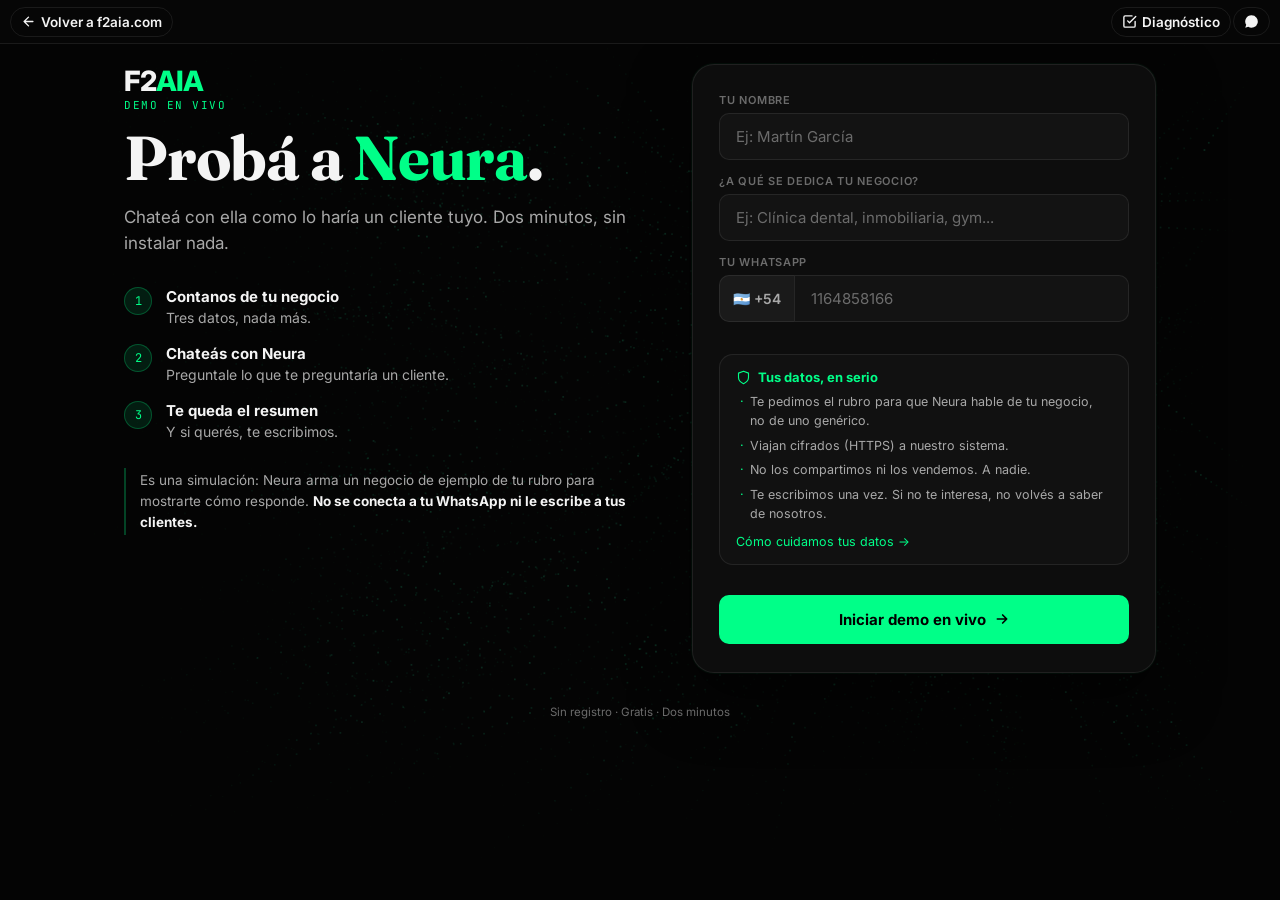
==== demo/index.html @ aeb711ce "feat(demo): light chat screen with F2AIA-tinted palette, pause orb while chatting" ====
<!DOCTYPE html>
<html lang="es">
<head>
  <meta charset="UTF-8">
  <meta name="viewport" content="width=device-width, initial-scale=1.0, viewport-fit=cover">
  <meta name="description" content="Probá a Neura: chateá con el sistema de IA de F2AIA como lo haría un cliente tuyo. Demo real, 2 minutos.">
  <title>Probá a Neura — F2AIA Lab</title>
  <link rel="icon" href="/favicon.svg" type="image/svg+xml">
  <meta property="og:title" content="Probá a Neura — F2AIA Lab">
  <meta property="og:description" content="Chateá con el sistema de IA de F2AIA como lo haría un cliente tuyo. Demo real, 2 minutos.">
  <meta property="og:type" content="website">
  <meta property="og:url" content="https://f2aia.com/demo/">
  <link rel="preconnect" href="https://fonts.googleapis.com">
  <link rel="preconnect" href="https://fonts.gstatic.com" crossorigin>
  <link href="https://fonts.googleapis.com/css2?family=Fraunces:opsz,wght@9..144,600;9..144,700&family=Inter:wght@300;400;500;600;700;800&family=JetBrains+Mono:wght@400;500&display=swap" rel="stylesheet">
  <link rel="stylesheet" href="/lib/f2aia-ui.css">

  <!-- Cloudflare Turnstile — verificación anti-bot (gratis, invisible) -->
  <script src="https://challenges.cloudflare.com/turnstile/v0/api.js" async defer></script>

  <style>
    /* ─── VARIABLES ─────────────────────────────────────── */
    :root {
      /* Tokens base vienen de /lib/f2aia-ui.css. Acá, sólo lo propio del demo. */
      --bg-1:        #0d0d0d;
      --bg-2:        #131313;
      --bg-3:        #1a1a1a;
      --accent-glow: rgba(0, 255, 136, 0.10);
      --accent-line: rgba(0, 255, 136, 0.25);
      /* Chat claro — paleta propia inspirada en WhatsApp (ningún hex de Meta) */
      --wa-header:   #0A2E22;
      --wa-bg:       #F2EFE9;
      --wa-bot:      #FFFFFF;
      --wa-user:     #D7F5E3;
      --wa-send:     #00C46A;
      --wa-text:     #12211B;
      --wa-text-2:   #5C6B64;
      --wa-line:     rgba(10, 46, 34, 0.10);
    }

    /* ─── RESET ─────────────────────────────────────────── */
    *, *::before, *::after { margin: 0; padding: 0; box-sizing: border-box; }

    html, body {
      height: 100%;
      font-family: var(--font);
      background: var(--bg);
      color: var(--text);
      -webkit-font-smoothing: antialiased;
      overflow: hidden;
    }

    /* ─── BACKGROUND GRID ───────────────────────────────── */
    body::before {
      content: '';
      position: fixed;
      inset: 0;
      background-image:
        radial-gradient(ellipse 65% 55% at 100% 0%, rgba(0,255,136,0.07) 0%, transparent 60%),
        linear-gradient(rgba(255,255,255,0.025) 1px, transparent 1px),
        linear-gradient(90deg, rgba(255,255,255,0.025) 1px, transparent 1px);
      background-size: 100% 100%, 40px 40px, 40px 40px;
      pointer-events: none;
      z-index: 0;
    }

    /* ─── SCREENS ───────────────────────────────────────── */
    .screen {
      display: none;
      position: relative;
      z-index: 1;
      width: 100%;
      height: 100%;
      height: 100dvh;
      flex-direction: column;
    }
    .screen.active { display: flex; }

    /* ═══════════════════════════════════════════════════════
       SCREEN 1 — INTRO
    ═══════════════════════════════════════════════════════ */
    #intro-screen {
      align-items: stretch;
      overflow-y: auto;
    }

    .brand-wordmark {
      font-size: 28px;
      font-weight: 800;
      letter-spacing: -1px;
      color: var(--text);
    }
    .brand-wordmark em {
      font-style: normal;
      color: var(--accent);
    }
    @keyframes pulse {
      0%, 100% { opacity: 1; transform: scale(1); }
      50%       { opacity: 0.35; transform: scale(0.8); }
    }

    .intro-grid {
      display: grid;
      grid-template-columns: 1.05fr 0.95fr;
      gap: 56px;
      align-items: start;
      max-width: 1080px;
      margin: 0 auto;
      padding: calc(64px + env(safe-area-inset-top)) 24px 32px;
    }
    .intro-explain h1 {
      font-family: var(--font-display);
      font-size: clamp(38px, 5vw, 62px);
      font-weight: 700;
      line-height: 1.03;
      letter-spacing: -0.02em;
      margin: 14px 0 14px;
    }
    .intro-explain h1 em { font-style: normal; color: var(--accent); }
    .intro-lead { color: var(--text-2); font-size: 17px; line-height: 1.55; max-width: 46ch; }
    .intro-steps { list-style: none; margin: 30px 0 26px; display: grid; gap: 16px; }
    .intro-steps li { display: flex; gap: 14px; align-items: flex-start; }
    .intro-steps span {
      flex-shrink: 0;
      width: 28px; height: 28px;
      display: grid; place-items: center;
      border-radius: 99px;
      font-family: var(--font-mono); font-size: 12px;
      color: var(--accent);
      background: var(--accent-glow);
      border: 1px solid var(--accent-line);
    }
    .intro-steps strong { display: block; font-size: 15px; margin-bottom: 2px; }
    .intro-steps p { color: var(--text-2); font-size: 14px; line-height: 1.45; }
    .intro-honest {
      font-size: 13.5px; line-height: 1.55; color: var(--text-2);
      border-left: 2px solid var(--accent-line);
      padding: 2px 0 2px 14px;
    }
    .intro-honest strong { color: var(--text); }

    /* Form card — .f2-card aporta fondo/borde/sombra; acá sólo layout interno */
    .intro-card {
      padding: 28px 26px;
      display: flex;
      flex-direction: column;
      gap: 14px;
    }

    /* Field group */
    .field-group { display: flex; flex-direction: column; gap: 0; }

    .field-label {
      font-size: 11px;
      font-weight: 600;
      color: var(--text-3);
      letter-spacing: 0.7px;
      text-transform: uppercase;
      display: block;
      margin-bottom: 6px;
    }
    .field-input {
      width: 100%;
      background: var(--bg-2);
      border: 1px solid var(--border);
      border-radius: var(--radius-sm);
      padding: 13px 16px;
      font-size: 15px;
      font-family: var(--font);
      color: var(--text);
      outline: none;
      transition: border-color 0.2s, box-shadow 0.2s;
    }
    .field-input::placeholder { color: var(--text-3); }
    .field-input:focus {
      border-color: var(--accent-line);
      box-shadow: 0 0 0 3px var(--accent-glow);
    }
    .field-input.error {
      border-color: var(--error) !important;
      box-shadow: 0 0 0 3px var(--error-glow) !important;
    }

    /* Error message */
    .field-error {
      font-size: 11.5px;
      color: var(--error);
      margin-top: 5px;
      padding-left: 2px;
      display: none;
    }
    .field-error.show { display: block; }

    /* WhatsApp prefix group */
    .phone-group {
      display: flex;
      align-items: stretch;
    }
    .phone-prefix {
      background: var(--bg-3);
      border: 1px solid var(--border);
      border-right: none;
      border-radius: var(--radius-sm) 0 0 var(--radius-sm);
      padding: 0 13px;
      font-size: 14px;
      font-weight: 600;
      color: var(--text-2);
      font-family: var(--font);
      flex-shrink: 0;
      display: flex;
      align-items: center;
      white-space: nowrap;
    }
    .phone-group .field-input {
      border-radius: 0 var(--radius-sm) var(--radius-sm) 0;
      flex: 1;
    }

    /* Trust note */
    .trust-note {
      margin-top: 18px; padding: 14px 16px;
      background: rgba(255, 255, 255, 0.02);
      border: 1px solid var(--border);
      border-radius: var(--radius);
    }
    .trust-head { display: flex; align-items: center; gap: 7px; color: var(--accent); font-size: 13px; margin-bottom: 8px; }
    .trust-note ul { list-style: none; display: grid; gap: 6px; }
    .trust-note li { position: relative; padding-left: 14px; font-size: 12.5px; line-height: 1.5; color: var(--text-2); }
    .trust-note li::before { content: "·"; position: absolute; left: 4px; color: var(--accent); }
    .trust-note a { display: inline-block; margin-top: 10px; font-size: 12.5px; color: var(--accent); text-decoration: none; }
    .trust-note a:hover { text-decoration: underline; }

    .btn-start {
      width: 100%;
      background: var(--accent);
      color: #000;
      border: none;
      border-radius: var(--radius-sm);
      padding: 15px;
      font-size: 15px;
      font-weight: 700;
      font-family: var(--font);
      cursor: pointer;
      transition: background 0.2s, transform 0.15s, box-shadow 0.2s;
      display: flex;
      align-items: center;
      justify-content: center;
      gap: 8px;
    }
    .btn-start:hover {
      background: var(--accent-2);
      box-shadow: 0 4px 20px rgba(0,255,136,0.25);
      transform: translateY(-1px);
    }
    .btn-start:active { transform: translateY(0); }

    .intro-footer-note {
      text-align: center;
      font-size: 11.5px;
      color: var(--text-3);
      max-width: 280px;
      margin: 0 auto;
    }

    @media (max-width: 900px) {
      .intro-grid { grid-template-columns: 1fr; gap: 32px; padding-top: calc(56px + env(safe-area-inset-top)); }
      .intro-explain h1 { font-size: clamp(32px, 9vw, 44px); }
    }


    /* ═══════════════════════════════════════════════════════
       SCREEN 2 — CHAT
    ═══════════════════════════════════════════════════════ */
    #chat-screen {
      height: 100%;
      height: 100dvh;
      background: var(--wa-bg);
    }

    /* Header */
    .chat-header {
      display: flex;
      align-items: center;
      gap: 12px;
      padding: 10px 14px;
      padding-top: calc(10px + 44px + env(safe-area-inset-top));
      background: var(--wa-header);
      color: #fff;
      border-bottom: 1px solid var(--wa-line);
      flex-shrink: 0;
      z-index: 10;
    }
    .header-avatar {
      width: 38px; height: 38px;
      flex-shrink: 0;
      display: grid;
      place-items: center;
      border-radius: 99px;
      background: var(--accent-2);
      color: #041209;
      font-family: var(--font-display);
      font-weight: 700;
      font-size: 17px;
    }
    .header-info { flex: 1; min-width: 0; }
    .header-name {
      font-size: 15px;
      font-weight: 600;
      white-space: nowrap;
      overflow: hidden;
      text-overflow: ellipsis;
    }
    .header-status {
      display: flex;
      align-items: center;
      gap: 5px;
      font-size: 12px;
      opacity: 0.8;
    }
    .hs-dot {
      width: 6px; height: 6px;
      border-radius: 99px;
      background: var(--accent);
    }
    .header-counter {
      flex-shrink: 0;
      font-family: var(--font-mono);
      font-size: 12px;
      padding: 4px 9px;
      border-radius: 99px;
      background: rgba(255, 255, 255, 0.12);
      transition: all 0.3s;
    }
    .header-counter.warning {
      border-color: var(--accent-line);
      color: var(--accent);
      background: var(--accent-glow);
    }

    /* Messages */
    .chat-body {
      flex: 1;
      overflow-y: auto;
      padding: 16px 14px;
      display: flex;
      flex-direction: column;
      gap: 4px;
      scroll-behavior: smooth;
      background: var(--wa-bg);
    }
    .chat-body::-webkit-scrollbar { width: 3px; }
    .chat-body::-webkit-scrollbar-track { background: transparent; }
    .chat-body::-webkit-scrollbar-thumb { background: var(--bg-3); border-radius: 3px; }

    /* Date divider */
    .date-divider {
      text-align: center;
      font-size: 11px;
      color: var(--wa-text-2);
      padding: 8px 0 4px;
      position: relative;
    }
    .date-divider span {
      background: var(--wa-bg);
      padding: 0 10px;
      position: relative;
      z-index: 1;
    }
    .date-divider::before {
      content: '';
      position: absolute;
      top: 50%;
      left: 0; right: 0;
      height: 1px;
      background: var(--wa-line);
    }

    /* Bubbles */
    .msg-row {
      display: flex;
      flex-direction: column;
      max-width: 80%;
      animation: msgIn 0.22s cubic-bezier(0.34,1.56,0.64,1);
    }
    @keyframes msgIn {
      from { opacity: 0; transform: translateY(10px) scale(0.96); }
      to   { opacity: 1; transform: translateY(0) scale(1); }
    }
    .msg-row.user { align-self: flex-end; align-items: flex-end; margin-top: 2px; }
    .msg-row.bot  { align-self: flex-start; align-items: flex-start; margin-top: 2px; }

    .bubble {
      max-width: 76%;
      padding: 8px 12px;
      font-size: 14.5px;
      line-height: 1.45;
      word-break: break-word;
      position: relative;
      color: var(--wa-text);
      box-shadow: 0 1px 1px rgba(0, 0, 0, 0.06);
    }
    .bubble.user {
      background: var(--wa-user);
      border-radius: 14px 4px 14px 14px;
    }
    .bubble.bot {
      background: var(--wa-bot);
      border: 1px solid var(--wa-line);
      border-radius: 4px 14px 14px 14px;
    }

    .msg-meta {
      font-size: 11px;
      color: var(--wa-text-2);
      margin-top: 3px;
      padding: 0 5px;
      display: flex;
      align-items: center;
      gap: 4px;
    }

    /* CTA button que aparece al final del chat */
    .btn-cta-chat {
      margin-top: 10px;
      background: var(--accent);
      color: #000;
      border: none;
      border-radius: var(--radius-sm);
      padding: 13px 20px;
      font-size: 14.5px;
      font-weight: 700;
      font-family: var(--font);
      cursor: pointer;
      display: flex;
      align-items: center;
      gap: 8px;
      transition: background 0.2s, transform 0.15s, box-shadow 0.2s;
      animation: msgIn 0.3s cubic-bezier(0.34,1.56,0.64,1);
    }
    .btn-cta-chat:hover {
      background: var(--accent-2);
      box-shadow: 0 4px 20px rgba(0,255,136,0.30);
      transform: translateY(-1px);
    }

    /* Typing */
    .typing-row {
      align-self: flex-start;
      animation: msgIn 0.22s cubic-bezier(0.34,1.56,0.64,1);
    }
    .typing-bubble {
      background: var(--wa-bot);
      border: 1px solid var(--wa-line);
      border-radius: 4px 14px 14px 14px;
      padding: 12px 16px;
      display: flex;
      gap: 5px;
      align-items: center;
    }
    .t-dot {
      width: 7px; height: 7px;
      background: var(--wa-text-2);
      border-radius: 50%;
      animation: typeDot 1.3s ease-in-out infinite;
    }
    .t-dot:nth-child(2) { animation-delay: 0.18s; }
    .t-dot:nth-child(3) { animation-delay: 0.36s; }
    @keyframes typeDot {
      0%, 60%, 100% { transform: translateY(0); opacity: 0.4; }
      30%            { transform: translateY(-5px); opacity: 1; }
    }

    /* Limit warning bar */
    .limit-bar {
      display: none;
      background: rgba(0, 196, 106, 0.14);
      border-top: 1px solid var(--accent-line);
      padding: 9px 16px;
      font-size: 12.5px;
      color: var(--wa-text);
      text-align: center;
      font-weight: 500;
      flex-shrink: 0;
    }
    .limit-bar.show { display: block; }

    /* Input area */
    .chat-footer {
      display: flex;
      align-items: flex-end;
      gap: 10px;
      padding: 10px 14px;
      padding-bottom: calc(10px + env(safe-area-inset-bottom));
      background: #E6E1D8;
      border-top: 1px solid var(--wa-line);
      flex-shrink: 0;
    }
    .chat-textarea {
      flex: 1;
      background: #fff;
      border: 1px solid var(--wa-line);
      border-radius: 22px;
      padding: 10px 16px;
      font-size: 15px;
      font-family: var(--font);
      color: var(--wa-text);
      outline: none;
      resize: none;
      line-height: 1.45;
      max-height: 110px;
      transition: border-color 0.2s;
      overflow-y: auto;
    }
    .chat-textarea::placeholder { color: var(--wa-text-2); }
    .chat-textarea:focus { border-color: var(--accent-line); }
    .chat-textarea:disabled { opacity: 0.35; cursor: not-allowed; }

    .send-btn {
      width: 42px; height: 42px;
      background: var(--wa-send);
      border: none;
      border-radius: 50%;
      cursor: pointer;
      display: flex;
      align-items: center;
      justify-content: center;
      flex-shrink: 0;
      transition: background 0.2s, transform 0.15s;
    }
    .send-btn:hover:not(:disabled) { background: var(--accent-2); transform: scale(1.05); }
    .send-btn:disabled { background: var(--bg-3); cursor: not-allowed; }
    .send-btn svg { width: 18px; height: 18px; }
    .send-btn svg path { fill: #fff; }
    .send-btn:disabled svg path { fill: var(--text-3); }


    /* ═══════════════════════════════════════════════════════
       SCREEN 3 — SUCCESS
    ═══════════════════════════════════════════════════════ */
    #success-screen {
      align-items: center;
      justify-content: center;
      padding: calc(env(safe-area-inset-top) + 64px) 24px 40px;
      gap: 28px;
      text-align: center;
      overflow-y: auto;
    }

    .success-glow {
      width: 88px; height: 88px;
      border-radius: 50%;
      background: var(--accent-glow);
      border: 2px solid var(--accent-line);
      display: flex;
      align-items: center;
      justify-content: center;
      font-size: 40px;
      animation: successPop 0.5s cubic-bezier(0.34,1.7,0.64,1);
      box-shadow: 0 0 40px rgba(0,255,136,0.12);
    }
    @keyframes successPop {
      from { transform: scale(0); opacity: 0; }
      to   { transform: scale(1); opacity: 1; }
    }

    .success-text h2 {
      font-size: 28px;
      font-weight: 800;
      letter-spacing: -0.6px;
      margin-bottom: 10px;
    }
    .success-text p {
      font-size: 14px;
      color: var(--text-2);
      line-height: 1.65;
      max-width: 320px;
    }

    .success-proof {
      background: var(--bg-1);
      border: 1px solid var(--border);
      border-radius: var(--radius);
      padding: 18px 20px;
      font-size: 13.5px;
      color: var(--text-2);
      line-height: 1.65;
      max-width: 360px;
      text-align: left;
    }
    .success-proof strong { color: var(--accent); }

    .btn-calendly {
      display: flex;
      align-items: center;
      justify-content: center;
      gap: 8px;
      width: 100%;
      max-width: 360px;
      background: var(--accent);
      color: #000;
      font-family: var(--font);
      font-size: 15px;
      font-weight: 700;
      border: none;
      border-radius: var(--radius-sm);
      padding: 16px 24px;
      cursor: pointer;
      text-decoration: none;
      transition: background 0.2s, transform 0.15s, box-shadow 0.2s;
      animation: fadeInUp 0.4s 0.3s ease both;
    }
    .btn-calendly:hover {
      background: var(--accent-2);
      box-shadow: 0 4px 24px rgba(0,255,136,0.30);
      transform: translateY(-1px);
    }

    @keyframes fadeInUp {
      from { opacity: 0; transform: translateY(16px); }
      to   { opacity: 1; transform: translateY(0); }
    }

    .success-footer-note {
      font-size: 12px;
      color: var(--text-3);
    }

    /* Skip bar — aparece a partir del mensaje 3 */
    .skip-bar {
      display: none;
      padding: 8px 14px;
      background: var(--wa-bg);
      border-top: 1px solid var(--wa-line);
      text-align: center;
      flex-shrink: 0;
    }
    .skip-bar.show { display: block; }
    .btn-skip {
      background: transparent;
      border: 1px solid var(--accent-line);
      border-radius: 99px;
      padding: 7px 22px;
      font-size: 13px;
      font-weight: 600;
      color: var(--accent);
      cursor: pointer;
      font-family: var(--font);
      transition: background 0.2s, border-color 0.2s;
    }
    .btn-skip:hover { background: var(--accent-glow); }
    .skip-bar .btn-skip {
      background: #fff; color: var(--wa-header);
      border: 1px solid var(--wa-line);
    }

    /* ─── UTILS ─────────────────────────────────────────── */
    .sr-only {
      position: absolute; width: 1px; height: 1px;
      padding: 0; margin: -1px; overflow: hidden;
      clip: rect(0,0,0,0); white-space: nowrap; border: 0;
    }

    /* ─── TOP BAR — navegación persistente (volver / diagnóstico / whatsapp) ── */
    .demo-topbar {
      position: fixed;
      top: 0; left: 0; right: 0;
      z-index: 60;
      display: flex;
      align-items: center;
      justify-content: space-between;
      gap: 8px;
      padding: 0 10px;
      padding-top: env(safe-area-inset-top);
      height: calc(44px + env(safe-area-inset-top));
      background: rgba(7, 7, 7, 0.86);
      backdrop-filter: blur(10px);
      -webkit-backdrop-filter: blur(10px);
      border-bottom: 1px solid var(--border);
    }
    .demo-topbar a {
      display: inline-flex;
      align-items: center;
      gap: 5px;
      font-family: var(--font);
      font-size: 13.5px;
      font-weight: 600;
      color: var(--text);
      border: 1px solid var(--border);
      text-decoration: none;
      padding: 6px 10px;
      border-radius: 99px;
      white-space: nowrap;
      transition: background 0.2s, color 0.2s;
    }
    .demo-topbar a:hover { color: var(--accent); background: var(--accent-glow); }
    .demo-topbar .tb-right { display: flex; align-items: center; gap: 2px; }
    .demo-topbar svg { width: 15px; height: 15px; flex-shrink: 0; }
    @media (max-width: 360px) {
      .demo-topbar a { font-size: 11.5px; padding: 6px 8px; }
      .demo-topbar .tb-label-diag { display: none; }
    }

    .stage { position: fixed; inset: 0; z-index: 0; pointer-events: none; }
    .stage canvas { display: block; width: 100%; height: 100%; }
    .screen { position: relative; z-index: 1; }
    .demo-topbar { z-index: 60; }
  </style>
</head>

<body data-hero="static">

  <div class="stage" aria-hidden="true">
    <canvas id="fx"></canvas>
  </div>

  <!-- ══════════════════════════════════════════════════════
       TOP BAR — navegación persistente
  ══════════════════════════════════════════════════════ -->
  <nav class="demo-topbar" aria-label="Navegación">
    <a href="https://f2aia.com" aria-label="Volver a f2aia.com">
      <svg viewBox="0 0 24 24" fill="none" stroke="currentColor" stroke-width="2.2" stroke-linecap="round" stroke-linejoin="round"><path d="M19 12H5M12 19l-7-7 7-7"/></svg>
      <span>Volver a f2aia.com</span>
    </a>
    <div class="tb-right">
      <a href="https://f2aia.com/diagnostico/" aria-label="Diagnóstico gratis">
        <svg viewBox="0 0 24 24" fill="none" stroke="currentColor" stroke-width="2.2" stroke-linecap="round" stroke-linejoin="round"><path d="M9 11l3 3L22 4"/><path d="M21 12v7a2 2 0 0 1-2 2H5a2 2 0 0 1-2-2V5a2 2 0 0 1 2-2h11"/></svg>
        <span class="tb-label-diag">Diagnóstico</span>
      </a>
      <a href="https://wa.me/5491164858166?text=Hola%21+Vengo+de+probar+el+agente+de+F2AIA+y+quiero+m%C3%A1s+info." target="_blank" rel="noopener" aria-label="Hablar por WhatsApp">
        <svg viewBox="0 0 24 24" fill="currentColor"><path d="M17.5 14.4c-.3-.15-1.8-.9-2-1-.3-.1-.5-.15-.7.15-.2.3-.8 1-.95 1.15-.2.15-.35.2-.65.05-.3-.15-1.25-.45-2.4-1.5-.9-.8-1.5-1.75-1.65-2.05-.15-.3 0-.45.15-.6.15-.15.3-.35.45-.55.15-.2.2-.3.3-.5.1-.2.05-.4 0-.55-.05-.15-.7-1.65-.95-2.25-.25-.6-.5-.5-.7-.5h-.55c-.2 0-.5.05-.75.35-.25.3-1 1-1 2.4 0 1.4 1.05 2.75 1.2 2.95.15.2 2.05 3.15 5 4.4.7.3 1.25.5 1.65.65.7.2 1.35.2 1.85.1.55-.1 1.8-.7 2.05-1.4.25-.7.25-1.25.2-1.4-.05-.15-.25-.2-.55-.35zM12 2a10 10 0 0 0-8.5 15.3L2 22l4.8-1.5A10 10 0 1 0 12 2z"/></svg>
        <span class="sr-only">WhatsApp</span>
      </a>
    </div>
  </nav>

  <!-- ══════════════════════════════════════════════════════
       SCREEN 1 — INTRO
  ══════════════════════════════════════════════════════ -->
  <div id="intro-screen" class="screen active">

    <div class="intro-grid">

      <div class="intro-explain">
        <div class="brand-wordmark">F2<em>AIA</em></div>
        <p class="f2-eyebrow">Demo en vivo</p>

        <h1>Probá a <em>Neura</em>.</h1>
        <p class="intro-lead">Chateá con ella como lo haría un cliente tuyo. Dos minutos, sin instalar nada.</p>

        <ol class="intro-steps">
          <li><span>1</span><div><strong>Contanos de tu negocio</strong><p>Tres datos, nada más.</p></div></li>
          <li><span>2</span><div><strong>Chateás con Neura</strong><p>Preguntale lo que te preguntaría un cliente.</p></div></li>
          <li><span>3</span><div><strong>Te queda el resumen</strong><p>Y si querés, te escribimos.</p></div></li>
        </ol>

        <p class="intro-honest">
          Es una simulación: Neura arma un negocio de ejemplo de tu rubro para mostrarte cómo responde.
          <strong>No se conecta a tu WhatsApp ni le escribe a tus clientes.</strong>
        </p>
      </div>

      <div class="intro-card f2-card">

      <!-- Nombre -->
      <div class="field-group">
        <label class="field-label" for="inp-name">Tu nombre</label>
        <input
          class="field-input"
          type="text"
          id="inp-name"
          placeholder="Ej: Martín García"
          autocomplete="given-name"
          autocorrect="off"
        >
        <p class="field-error" id="err-name">Ingresá tu nombre para continuar</p>
      </div>

      <!-- Rubro -->
      <div class="field-group">
        <label class="field-label" for="inp-rubro">¿A qué se dedica tu negocio?</label>
        <input
          class="field-input"
          type="text"
          id="inp-rubro"
          placeholder="Ej: Clínica dental, inmobiliaria, gym..."
          autocorrect="off"
        >
        <p class="field-error" id="err-rubro">Contanos el rubro de tu negocio</p>
      </div>

      <!-- WhatsApp -->
      <div class="field-group">
        <label class="field-label" for="inp-phone">Tu WhatsApp</label>
        <div class="phone-group">
          <span class="phone-prefix">🇦🇷 +54</span>
          <input
            class="field-input"
            type="tel"
            id="inp-phone"
            placeholder="1164858166"
            autocomplete="tel"
            inputmode="numeric"
            oninput="this.value=this.value.replace(/\D/g,'')"
          >
        </div>
        <p class="field-error" id="err-phone">Ingresá tu número sin 0 ni 15 (solo código de área + número)</p>
      </div>

      <!-- Confianza sobre los datos — pedido de Franco (sesión 15) -->
      <div class="trust-note">
        <div class="trust-head">
          <svg width="15" height="15" viewBox="0 0 24 24" fill="none" stroke="currentColor" stroke-width="1.8" stroke-linecap="round" stroke-linejoin="round" aria-hidden="true">
            <path d="M12 22s8-4 8-10V5l-8-3-8 3v7c0 6 8 10 8 10z"/>
          </svg>
          <strong>Tus datos, en serio</strong>
        </div>
        <ul>
          <li>Te pedimos el rubro para que Neura hable de tu negocio, no de uno genérico.</li>
          <li>Viajan cifrados (HTTPS) a nuestro sistema.</li>
          <li>No los compartimos ni los vendemos. A nadie.</li>
          <li>Te escribimos una vez. Si no te interesa, no volvés a saber de nosotros.</li>
        </ul>
        <a href="/privacidad/">Cómo cuidamos tus datos →</a>
      </div>

      <!-- Cloudflare Turnstile — portero anti-bot (gratis, casi siempre invisible) -->
      <div class="cf-turnstile"
           data-sitekey="0x4AAAAAADoyNyGwCzZ-Oc4N"
           data-callback="onTurnstileSuccess"
           data-expired-callback="onTurnstileExpired"
           data-error-callback="onTurnstileError"
           data-theme="dark"
           data-refresh-expired="auto"
           style="margin: 2px auto 0;"></div>
      <p class="field-error" id="err-turnstile">🔒 Verificando que sos una persona, esperá un segundo...</p>

      <button class="btn-start" onclick="startDemo()">
        Iniciar demo en vivo
        <svg width="16" height="16" viewBox="0 0 24 24" fill="none" xmlns="http://www.w3.org/2000/svg" aria-hidden="true">
          <path d="M5 12H19M13 6L19 12L13 18" stroke="currentColor" stroke-width="2.5" stroke-linecap="round" stroke-linejoin="round"/>
        </svg>
      </button>

      </div><!-- /.intro-card -->

    </div><!-- /.intro-grid -->

    <p class="intro-footer-note">Sin registro · Gratis · Dos minutos</p>

  </div>


  <!-- ══════════════════════════════════════════════════════
       SCREEN 2 — CHAT
  ══════════════════════════════════════════════════════ -->
  <div id="chat-screen" class="screen">

    <header class="chat-header">
      <div class="header-avatar" aria-hidden="true">N</div>
      <div class="header-info">
        <div class="header-name">Neura</div>
        <div class="header-status"><span class="hs-dot"></span>en línea</div>
      </div>
      <div class="header-counter" id="msg-counter" aria-live="polite">0 / 7</div>
    </header>

    <main class="chat-body" id="chat-body" role="log" aria-live="polite" aria-label="Chat con Valentina"></main>

    <div class="limit-bar" id="limit-bar">
      ⚡ Último mensaje — Valentina va a cerrar la conversación para vos
    </div>

    <div class="skip-bar" id="skip-bar">
      <button class="btn-skip" onclick="showScreen('success-screen')">Ver resultado →</button>
    </div>

    <footer class="chat-footer">
      <textarea
        class="chat-textarea"
        id="chat-input"
        placeholder="Escribí tu mensaje..."
        rows="1"
        aria-label="Escribí tu mensaje"
        onkeydown="handleEnter(event)"
        oninput="autoResize(this)"
      ></textarea>
      <button class="send-btn" id="send-btn" onclick="sendMessage()" aria-label="Enviar mensaje">
        <svg viewBox="0 0 24 24" xmlns="http://www.w3.org/2000/svg" aria-hidden="true">
          <path d="M2.01 21L23 12 2.01 3 2 10l15 2-15 2z"/>
        </svg>
      </button>
    </footer>

  </div>


  <!-- ══════════════════════════════════════════════════════
       SCREEN 3 — SUCCESS
  ══════════════════════════════════════════════════════ -->
  <div id="success-screen" class="screen">

    <div class="success-glow" aria-hidden="true">✅</div>

    <div class="success-text">
      <h2>¡Todo listo! 🚀</h2>
      <p>En unos minutos vas a recibir un mensaje real en tu WhatsApp. Así funciona exactamente el sistema para los clientes de tu negocio.</p>
    </div>

    <div class="success-proof">
      Lo que acabás de probar es <strong>exactamente lo que implementamos</strong> para tu negocio: un agente IA que responde, agenda y capta leads de forma autónoma, las 24 horas, sin que tengas que hacer nada.
    </div>

    <a
      href="https://calendar.app.google/YT3TMi5QvcQJMpKk6"
      class="btn-calendly"
      target="_blank"
      rel="noopener noreferrer"
    >
      📅 Agendar diagnóstico gratuito →
    </a>

    <p class="success-footer-note">30 minutos · Sin compromiso · Diagnóstico personalizado para tu negocio</p>

  </div>


  <!-- ══════════════════════════════════════════════════════
       JAVASCRIPT
  ══════════════════════════════════════════════════════ -->
  <script>
    /* ── CONFIGURACIÓN ──────────────────────────────────── */
    const CFG = {
      WEBHOOK_CHAT:    'https://n8n.f2aia.com/webhook/f2aia-chat',
      WEBHOOK_LEAD:    'https://n8n.f2aia.com/webhook/f2aia-lead',
      SECRET_CHAT:     'f2aia-chat-3p8w5n1v',  // header chat — debe coincidir con credencial n8n "F2AIA Chat Secret"
      SECRET_LEAD:     'f2aia-lead-9x4k2m7q',  // header lead — debe coincidir con credencial n8n "F2AIA Lead Secret"
      MAX_MSGS:        7,      // mensajes del usuario antes del cierre
      RATE_LIMIT_MS:   3000,   // ms mínimos entre envíos
    };

    /* ── TURNSTILE (anti-bot del formulario) ────────────── */
    let turnstileToken = '';
    let submitPending  = false;   // hay un "Iniciar demo" esperando token fresco
    let submitTimer    = null;    // fallback por si Turnstile no responde

    window.onTurnstileSuccess = function (token) {
      turnstileToken = token;
      const note = document.getElementById('err-turnstile');
      if (note) note.classList.remove('show');
      // Si el usuario ya apretó "Iniciar demo", ahora que llegó el token fresco, seguimos.
      if (submitPending) finalizeSubmit();
    };
    window.onTurnstileExpired = function () {
      turnstileToken = '';  // el widget se auto-refresca (data-refresh-expired="auto")
    };
    window.onTurnstileError = function () {
      turnstileToken = '';
    };

    /* ── ESTADO ─────────────────────────────────────────── */
    const S = {
      name:      '',
      rubro:     '',
      phone:     '',
      sessionId: '',
      count:     0,       // mensajes enviados por el usuario
      history:   [],      // [{role, content}] para el contexto de n8n
      waiting:   false,   // esperando respuesta del bot
      lastSend:  0,       // timestamp del último envío (rate limit)
      skipShown: false,   // si ya mostró el botón "Ver resultado →"
    };

    /* ── HELPERS ────────────────────────────────────────── */
    const $   = id => document.getElementById(id);
    const hh  = () => new Date().toLocaleTimeString('es-AR', { hour: '2-digit', minute: '2-digit' });
    const uid = () => 'ses_' + Date.now() + '_' + Math.random().toString(36).slice(2, 7);

    function showScreen(id) {
      document.querySelectorAll('.screen').forEach(s => s.classList.remove('active'));
      $(id).classList.add('active');
    }

    function autoResize(el) {
      el.style.height = 'auto';
      el.style.height = Math.min(el.scrollHeight, 110) + 'px';
    }

    function setInput(disabled) {
      $('chat-input').disabled = disabled;
      $('send-btn').disabled   = disabled;
    }

    function scrollBottom() {
      const b = $('chat-body');
      requestAnimationFrame(() => { b.scrollTop = b.scrollHeight; });
    }

    /* ── Pausa del canvas del orbe mientras el chat tapa la pantalla ── */
    (function watchOrb() {
      window.__f2aiaOrbPaused = false;
      var chat = document.getElementById('chat-screen');
      if (!chat) return;
      function sync() { window.__f2aiaOrbPaused = chat.classList.contains('active'); }
      new MutationObserver(sync).observe(chat, { attributes: true, attributeFilter: ['class'] });
      sync();
    })();

    /* ── VALIDACIÓN ─────────────────────────────────────── */
    function setFieldError(inputId, errorId, hasError) {
      $(inputId).classList.toggle('error', hasError);
      $(errorId).classList.toggle('show',  hasError);
    }

    /* ── MENSAJES EN EL CHAT ────────────────────────────── */
    function appendBotMsg(rawText) {
      const body = $('chat-body');
      const html = rawText
        .replace(/&/g, '&amp;').replace(/</g, '&lt;').replace(/>/g, '&gt;')
        .replace(/\*([^*\n]+)\*/g, '<strong>$1</strong>')
        .replace(/\n/g, '<br>');
      const row = document.createElement('div');
      row.className = 'msg-row bot';
      row.innerHTML = `
        <div class="bubble bot">${html}</div>
        <div class="msg-meta">🤖 Valentina · ${hh()}</div>
      `;
      body.appendChild(row);
      scrollBottom();
    }

    function appendUserMsg(text) {
      const body = $('chat-body');
      const safe = text
        .replace(/&/g, '&amp;').replace(/</g, '&lt;').replace(/>/g, '&gt;')
        .replace(/\n/g, '<br>');
      const row = document.createElement('div');
      row.className = 'msg-row user';
      row.innerHTML = `
        <div class="bubble user">${safe}</div>
        <div class="msg-meta">${hh()}</div>
      `;
      body.appendChild(row);
      scrollBottom();
    }

    function showTyping() {
      const body = $('chat-body');
      const el = document.createElement('div');
      el.className = 'typing-row';
      el.id = 'typing';
      el.innerHTML = `
        <div class="typing-bubble">
          <div class="t-dot"></div>
          <div class="t-dot"></div>
          <div class="t-dot"></div>
        </div>
      `;
      body.appendChild(el);
      scrollBottom();
      S.waiting = true;
    }

    function hideTyping() {
      const el = $('typing');
      if (el) el.remove();
      S.waiting = false;
    }

    function updateCounter() {
      const el = $('msg-counter');
      el.textContent = `${S.count} / ${CFG.MAX_MSGS}`;
      el.classList.toggle('warning', S.count >= CFG.MAX_MSGS - 1);
      if (S.count === CFG.MAX_MSGS - 1) {
        $('limit-bar').classList.add('show');
      }
    }

    /* ── BOTÓN CTA AL FINAL DEL CHAT ────────────────────── */
    function showChatCTA() {
      const body = $('chat-body');
      const row = document.createElement('div');
      row.className = 'msg-row bot';
      row.innerHTML = `
        <button class="btn-cta-chat" onclick="showScreen('success-screen')">
          📅 Agendar diagnóstico gratuito →
        </button>
      `;
      body.appendChild(row);
      scrollBottom();
    }

    /* ── PANTALLA INTRO → CHAT ──────────────────────────── */
    function startDemo() {
      const name     = $('inp-name').value.trim();
      const rubro    = $('inp-rubro').value.trim();
      const rawPhone = $('inp-phone').value.replace(/\D/g, '');

      // Validaciones
      const nameOk  = name.length >= 2;
      const rubroOk = rubro.length >= 3;
      const phoneOk = rawPhone.length >= 10;

      setFieldError('inp-name',  'err-name',  !nameOk);
      setFieldError('inp-rubro', 'err-rubro', !rubroOk);
      setFieldError('inp-phone', 'err-phone', !phoneOk);

      if (!nameOk || !rubroOk || !phoneOk) return;

      // Guardar estado
      S.name      = name;
      S.rubro     = rubro;
      S.phone     = '54' + rawPhone;
      S.sessionId = uid();

      // Pedir un token FRESCO de Turnstile en este instante (los tokens vencen a los 5 min).
      // Así un usuario que dejó el form abierto un rato igual envía un token válido.
      const note = $('err-turnstile');
      note.textContent = '🔒 Verificando que sos una persona...';
      note.classList.add('show');
      submitPending  = true;
      turnstileToken = '';   // descartar cualquier token viejo/posiblemente vencido

      // Fallback: si en 8s no llega un token fresco, avisar (nunca enviamos uno vencido).
      if (submitTimer) clearTimeout(submitTimer);
      submitTimer = setTimeout(() => {
        if (!submitPending) return;
        submitPending = false;
        note.textContent = '🔒 No pudimos verificar que sos una persona. Recargá la página e intentá de nuevo.';
        note.classList.add('show');
      }, 8000);

      // Re-ejecutar Turnstile → dispara onTurnstileSuccess con un token nuevo → finalizeSubmit()
      if (window.turnstile) {
        try { turnstile.reset(); } catch (e) { /* si falla, salta el fallback de 8s */ }
      }
    }

    /* ── Se llama cuando ya tenemos un token FRESCO confirmado ──── */
    function finalizeSubmit() {
      if (!submitPending || !turnstileToken) return;
      submitPending = false;
      if (submitTimer) { clearTimeout(submitTimer); submitTimer = null; }
      $('err-turnstile').classList.remove('show');
      proceedWithDemo();
    }

    function proceedWithDemo() {
      // Disparar webhook lead inmediatamente (no bloqueante)
      fetch(CFG.WEBHOOK_LEAD, {
        method:  'POST',
        headers: { 'Content-Type': 'application/json', 'X-F2AIA-Secret': CFG.SECRET_LEAD },
        body: JSON.stringify({
          name:           S.name,
          phone:          S.phone,
          rubro:          S.rubro,
          fuente:         'demo-web',
          sessionId:      S.sessionId,
          turnstileToken: turnstileToken,
        }),
      }).catch(err => console.error('[F2AIA Lead]', err));

      // Pasar al chat
      showScreen('chat-screen');

      // Divisor de fecha
      const divider = document.createElement('div');
      divider.className = 'date-divider';
      divider.innerHTML = '<span>Hoy · Demo en vivo</span>';
      $('chat-body').appendChild(divider);

      // Saludo inicial de Valentina (hardcoded, sin llamada a la API)
      setInput(true);
      setTimeout(() => {
        appendBotMsg(
          `¡Hola *${S.name}*! 👋 Soy *Valentina*, agente de inteligencia artificial de F2AIA.\n\n` +
          `Vi que tenés un negocio de *${S.rubro}*. Voy a mostrarte cómo respondería el sistema a tus clientes.\n\n` +
          `¿Cuál es la consulta que más seguido recibís?`
        );
        setInput(false);
        $('chat-input').focus();
      }, 800);
    }

    /* ── ENVIAR MENSAJE ─────────────────────────────────── */
    async function sendMessage() {
      // Bloqueos
      if (S.waiting) return;
      if (Date.now() - S.lastSend < CFG.RATE_LIMIT_MS) return;

      const input = $('chat-input');
      const text  = input.value.trim();
      if (!text) return;

      input.value = '';
      autoResize(input);
      setInput(true);

      appendUserMsg(text);
      S.history.push({ role: 'user', content: text });
      S.count++;
      S.lastSend = Date.now();
      updateCounter();

      const isLast = S.count === CFG.MAX_MSGS;

      showTyping();

      try {
        const res = await fetch(CFG.WEBHOOK_CHAT, {
          method:  'POST',
          headers: { 'Content-Type': 'application/json', 'X-F2AIA-Secret': CFG.SECRET_CHAT },
          body: JSON.stringify({
            message:       text,
            name:          S.name,
            rubro:         S.rubro,
            sessionId:     S.sessionId,
            session_count: S.count,
            history:       S.history.slice(-10),
            is_last:       isLast,
            contact_type:  'whatsapp',
            has_whatsapp:  true,
          }),
        });

        hideTyping();

        // Bug 1 fix — chain completo incluyendo data.response
        let reply = 'Disculpá, tuve un inconveniente. ¿Podés repetir tu mensaje?';
        if (res.ok) {
          const data = await res.json().catch(() => ({}));
          reply = data.reply ?? data.response ?? data.message ?? data.output ?? data.text ?? reply;
        }

        appendBotMsg(reply);
        S.history.push({ role: 'assistant', content: reply });

        if (isLast) {
          // Mostrar botón CTA y dejar input deshabilitado
          setTimeout(showChatCTA, 700);
        } else {
          // Mostrar botón "Ver resultado →" a partir del mensaje 3
          if (S.count >= 3 && !S.skipShown) {
            S.skipShown = true;
            $('skip-bar').classList.add('show');
          }
          setInput(false);
          $('chat-input').focus();
        }

      } catch (err) {
        hideTyping();
        appendBotMsg('Se me cortó la conexión un segundo. ¿Probás de nuevo?');
        console.error('[F2AIA Chat]', err);
        setInput(false);
      }
    }

    function handleEnter(e) {
      if (e.key === 'Enter' && !e.shiftKey) {
        e.preventDefault();
        sendMessage();
      }
    }

    /* ── ENTER en intro form ────────────────────────────── */
    ['inp-name', 'inp-rubro', 'inp-phone'].forEach(id => {
      document.getElementById(id).addEventListener('keydown', e => {
        if (e.key === 'Enter') startDemo();
      });
    });

    /* ── Limpiar error al escribir ──────────────────────── */
    [
      ['inp-name',  'err-name'],
      ['inp-rubro', 'err-rubro'],
      ['inp-phone', 'err-phone'],
    ].forEach(([inputId, errorId]) => {
      $(inputId).addEventListener('input', () => setFieldError(inputId, errorId, false));
    });
  </script>

  <script defer src="/lib/cursor.js"></script>
  <script src="/hero-bg.js?v=20260723a" defer></script>

</body>
</html>
---- lib/f2aia-ui.css ----
/* F2AIA — sistema visual compartido. Consumido por /demo (2026-07-23).
   La landing todavía usa su CSS inline; se migra con el reskin de /diagnostico. */
:root {
  --bg:          #070707;
  --bg-card:     #0d0d0d;
  --bg-elev:     #131313;
  --accent:      #00FF88;
  --accent-2:    #00C46A;
  --accent-glow: rgba(0, 255, 136, 0.10);
  --accent-line: rgba(0, 255, 136, 0.25);
  --error:       #ef4444;
  --error-glow:  rgba(239, 68, 68, 0.12);
  --text:        #f4f4f4;
  --text-2:      #a8a8a8;
  --text-3:      #6b6b6b;
  --border:      rgba(255, 255, 255, 0.08);
  --border-2:    rgba(255, 255, 255, 0.14);
  --radius-sm:   10px;
  --radius:      14px;
  --radius-lg:   22px;
  --font:         'Inter', -apple-system, BlinkMacSystemFont, sans-serif;
  --font-display: 'Fraunces', Georgia, serif;
  --font-mono:    'JetBrains Mono', ui-monospace, monospace;
}

.f2-eyebrow {
  font-family: var(--font-mono);
  font-size: 11px;
  letter-spacing: 0.14em;
  text-transform: uppercase;
  color: var(--accent);
}

.f2-card {
  background: var(--bg-card);
  border: 1px solid var(--border);
  border-radius: var(--radius-lg);
  box-shadow: 0 0 0 1px rgba(0, 255, 136, 0.04), 0 24px 60px rgba(0, 0, 0, 0.55);
}

.f2-btn {
  display: inline-flex;
  align-items: center;
  justify-content: center;
  gap: 8px;
  font-family: var(--font);
  font-size: 15px;
  font-weight: 600;
  color: var(--text);
  background: var(--bg-elev);
  border: 1px solid var(--border-2);
  border-radius: 99px;
  padding: 13px 22px;
  cursor: pointer;
  text-decoration: none;
  transition: border-color 0.2s, box-shadow 0.2s, color 0.2s;
}
.f2-btn:hover {
  color: var(--accent);
  border-color: var(--accent-line);
  box-shadow: 0 0 0 3px var(--accent-glow);
}

.f2-btn-primary {
  color: #041209;
  background: var(--accent);
  border-color: transparent;
}
.f2-btn-primary:hover {
  color: #041209;
  background: #4dffab;
  box-shadow: 0 0 0 4px var(--accent-glow);
}
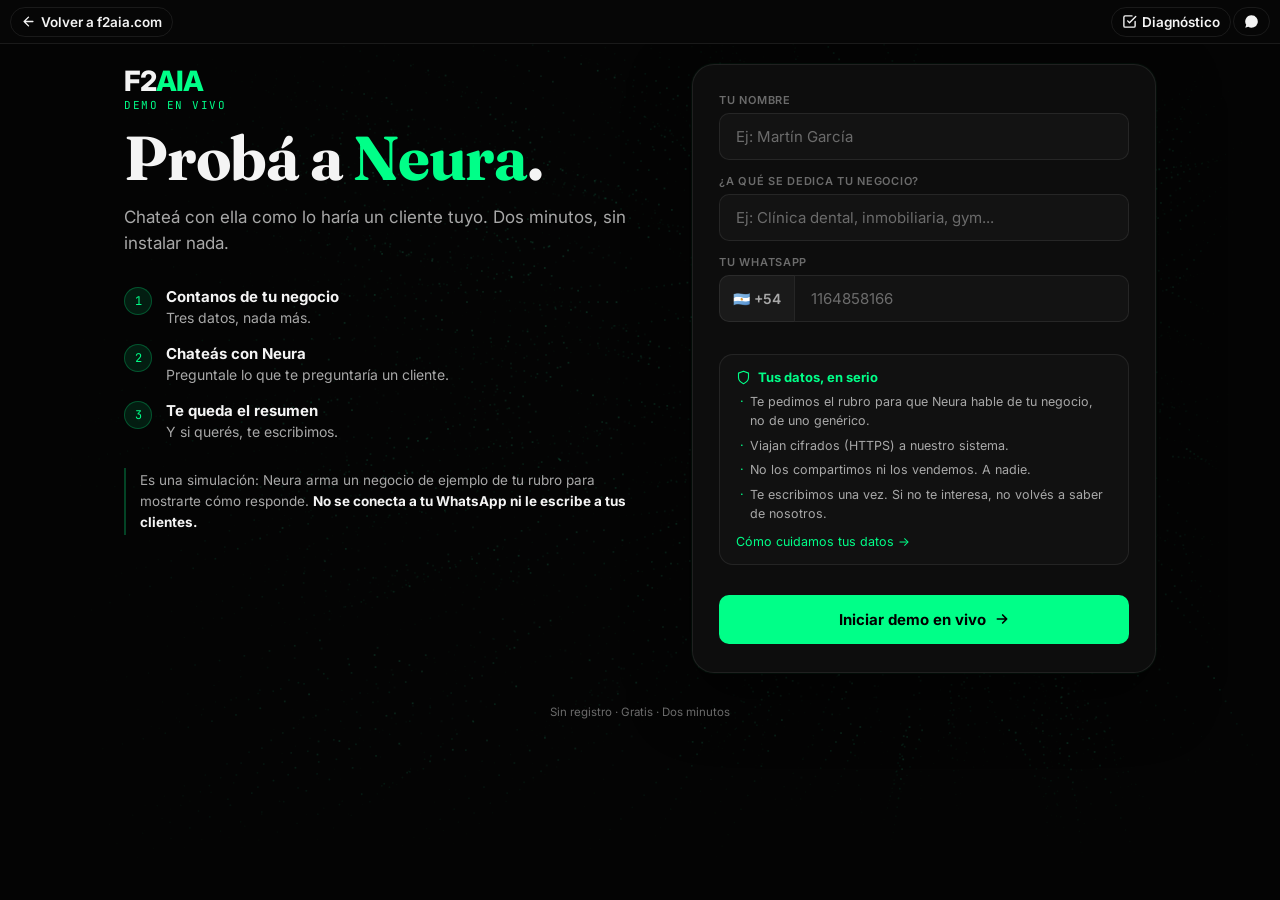
==== commit 5bf96b69: "feat(demo): success screen restyle, drop autonomous/scheduling claims" ====
--- a/demo/index.html
+++ b/demo/index.html
@@ -546,27 +546,21 @@
       overflow-y: auto;
     }
 
-    .success-glow {
-      width: 88px; height: 88px;
-      border-radius: 50%;
+    .success-mark {
+      width: 62px; height: 62px;
+      display: grid; place-items: center;
+      margin: 0 auto 22px;
+      border-radius: 99px;
+      color: var(--accent);
       background: var(--accent-glow);
-      border: 2px solid var(--accent-line);
-      display: flex;
-      align-items: center;
-      justify-content: center;
-      font-size: 40px;
-      animation: successPop 0.5s cubic-bezier(0.34,1.7,0.64,1);
-      box-shadow: 0 0 40px rgba(0,255,136,0.12);
-    }
-    @keyframes successPop {
-      from { transform: scale(0); opacity: 0; }
-      to   { transform: scale(1); opacity: 1; }
-    }
-
+      border: 1px solid var(--accent-line);
+    }
+    .success-mark svg { width: 30px; height: 30px; }
     .success-text h2 {
-      font-size: 28px;
-      font-weight: 800;
-      letter-spacing: -0.6px;
+      font-family: var(--font-display);
+      font-size: clamp(34px, 6vw, 52px);
+      font-weight: 700;
+      letter-spacing: -0.02em;
       margin-bottom: 10px;
     }
     .success-text p {
@@ -587,8 +581,6 @@
       max-width: 360px;
       text-align: left;
     }
-    .success-proof strong { color: var(--accent); }
-
     .btn-calendly {
       display: flex;
       align-items: center;
@@ -899,27 +891,29 @@
   ══════════════════════════════════════════════════════ -->
   <div id="success-screen" class="screen">
 
-    <div class="success-glow" aria-hidden="true">✅</div>
+    <div class="success-mark" aria-hidden="true">
+      <svg viewBox="0 0 24 24" fill="none" stroke="currentColor" stroke-width="2.4" stroke-linecap="round" stroke-linejoin="round"><path d="M20 6L9 17l-5-5"/></svg>
+    </div>
 
     <div class="success-text">
-      <h2>¡Todo listo! 🚀</h2>
-      <p>En unos minutos vas a recibir un mensaje real en tu WhatsApp. Así funciona exactamente el sistema para los clientes de tu negocio.</p>
+      <h2>Listo.</h2>
+      <p>En unos minutos te llega un mensaje real a tu WhatsApp. Eso es exactamente lo que recibiría un cliente tuyo.</p>
     </div>
 
     <div class="success-proof">
-      Lo que acabás de probar es <strong>exactamente lo que implementamos</strong> para tu negocio: un agente IA que responde, agenda y capta leads de forma autónoma, las 24 horas, sin que tengas que hacer nada.
+      Lo que acabás de probar no es una maqueta: es el mismo sistema que integramos en un negocio, respondiendo con los datos de ese negocio, a cualquier hora.
     </div>
 
     <a
       href="https://calendar.app.google/YT3TMi5QvcQJMpKk6"
-      class="btn-calendly"
+      class="btn-calendly f2-btn f2-btn-primary"
       target="_blank"
       rel="noopener noreferrer"
     >
-      📅 Agendar diagnóstico gratuito →
+      Agendar diagnóstico →
     </a>
 
-    <p class="success-footer-note">30 minutos · Sin compromiso · Diagnóstico personalizado para tu negocio</p>
+    <p class="success-footer-note">30 minutos · Sin compromiso · Gratis</p>
 
   </div>
 
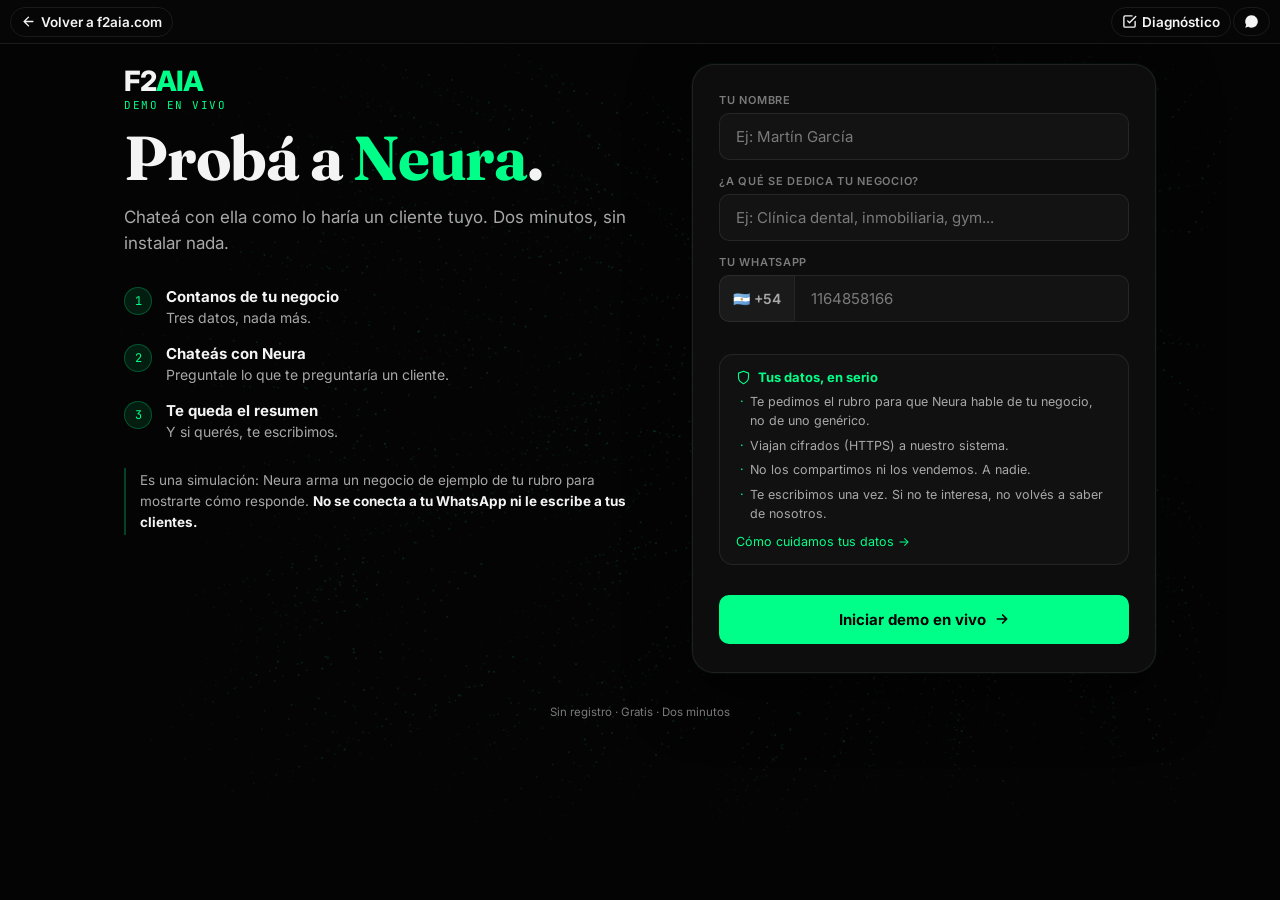
==== commit 7474d14b: "fix(demo): address final review — bubble width, chat cursor glow, success overflow, label contrast, " ====
--- a/demo/index.html
+++ b/demo/index.html
@@ -390,7 +390,6 @@
     .msg-row.bot  { align-self: flex-start; align-items: flex-start; margin-top: 2px; }
 
     .bubble {
-      max-width: 76%;
       padding: 8px 12px;
       font-size: 14.5px;
       line-height: 1.45;
@@ -528,7 +527,9 @@
       transition: background 0.2s, transform 0.15s;
     }
     .send-btn:hover:not(:disabled) { background: var(--accent-2); transform: scale(1.05); }
-    .send-btn:disabled { background: var(--bg-3); cursor: not-allowed; }
+    .send-btn:disabled { background: #B9C2BC; cursor: not-allowed; }
+    /* Ocultar el spotlight verde (/lib/cursor.js) mientras el chat claro está activo */
+    body.chat-active #f2aia-cursor-glow { opacity: 0 !important; }
     .send-btn svg { width: 18px; height: 18px; }
     .send-btn svg path { fill: #fff; }
     .send-btn:disabled svg path { fill: var(--text-3); }
@@ -539,7 +540,7 @@
     ═══════════════════════════════════════════════════════ */
     #success-screen {
       align-items: center;
-      justify-content: center;
+      justify-content: safe center;
       padding: calc(env(safe-area-inset-top) + 64px) 24px 40px;
       gap: 28px;
       text-align: center;
@@ -848,9 +849,9 @@
   <div id="chat-screen" class="screen">
 
     <header class="chat-header">
-      <div class="header-avatar" aria-hidden="true">N</div>
+      <div class="header-avatar" aria-hidden="true">V</div>
       <div class="header-info">
-        <div class="header-name">Neura</div>
+        <div class="header-name">Valentina</div>
         <div class="header-status"><span class="hs-dot"></span>en línea</div>
       </div>
       <div class="header-counter" id="msg-counter" aria-live="polite">0 / 7</div>
@@ -994,7 +995,12 @@
       window.__f2aiaOrbPaused = false;
       var chat = document.getElementById('chat-screen');
       if (!chat) return;
-      function sync() { window.__f2aiaOrbPaused = chat.classList.contains('active'); }
+      function sync() {
+        var active = chat.classList.contains('active');
+        window.__f2aiaOrbPaused = active;
+        // El spotlight verde de /lib/cursor.js se ve como mancha sobre el chat claro: lo ocultamos ahí.
+        document.body.classList.toggle('chat-active', active);
+      }
       new MutationObserver(sync).observe(chat, { attributes: true, attributeFilter: ['class'] });
       sync();
     })();
--- a/lib/f2aia-ui.css
+++ b/lib/f2aia-ui.css
@@ -12,7 +12,7 @@
   --error-glow:  rgba(239, 68, 68, 0.12);
   --text:        #f4f4f4;
   --text-2:      #a8a8a8;
-  --text-3:      #6b6b6b;
+  --text-3:      #7a7a7a;
   --border:      rgba(255, 255, 255, 0.08);
   --border-2:    rgba(255, 255, 255, 0.14);
   --radius-sm:   10px;
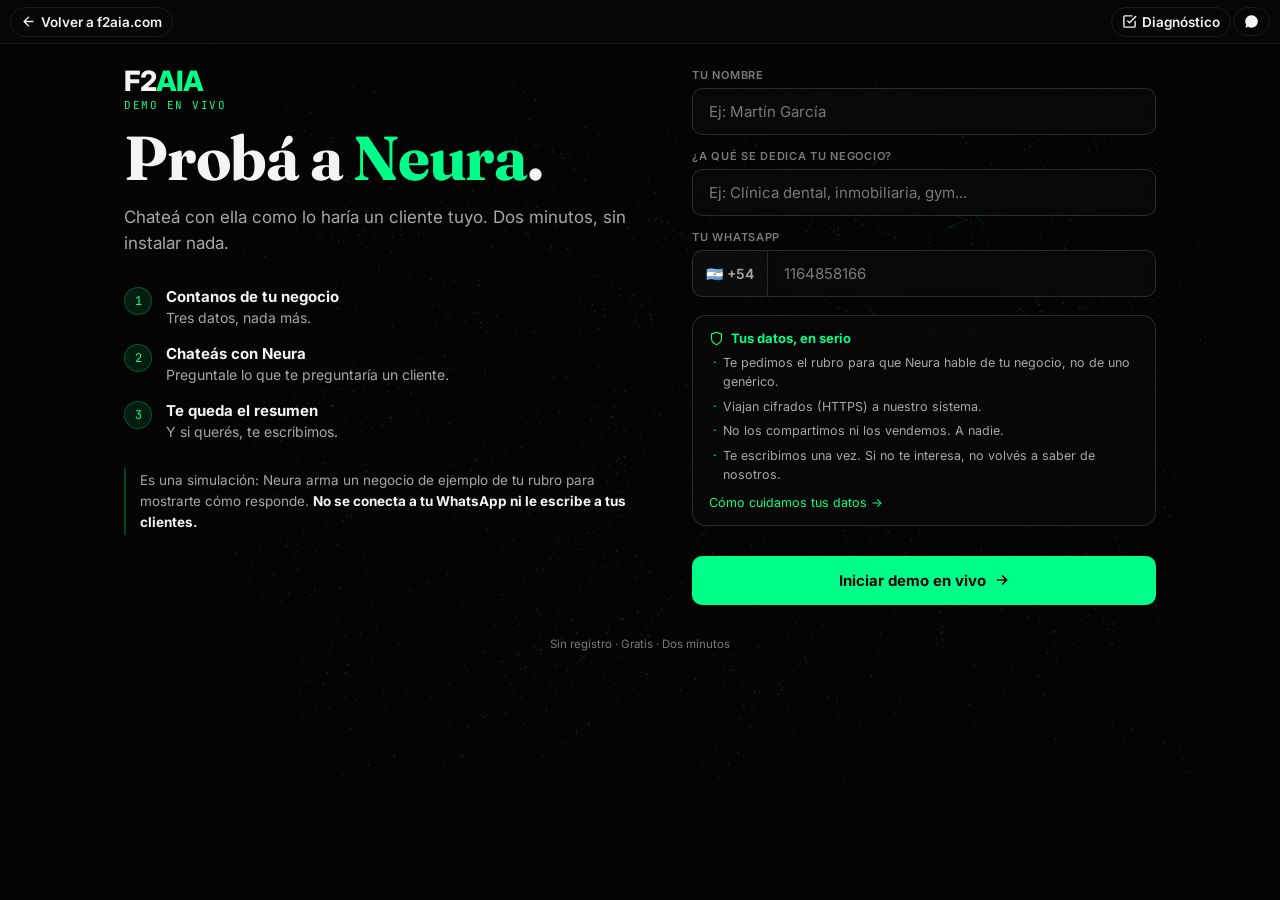
==== commit 8fc3774e: "style(demo): transparent form so fields float over the orb Co-Authored-By: Claude Opus 4.8 <noreply@" ====
--- a/demo/index.html
+++ b/demo/index.html
@@ -141,7 +141,11 @@
 
     /* Form card — .f2-card aporta fondo/borde/sombra; acá sólo layout interno */
     .intro-card {
-      padding: 28px 26px;
+      /* Sin fondo: los campos flotan y se ve el orbe por detrás (pedido de Franco). */
+      background: transparent;
+      border: none;
+      box-shadow: none;
+      padding: 4px 0 0;
       display: flex;
       flex-direction: column;
       gap: 14px;
@@ -161,8 +165,10 @@
     }
     .field-input {
       width: 100%;
-      background: var(--bg-2);
-      border: 1px solid var(--border);
+      background: rgba(13, 13, 13, 0.5);
+      -webkit-backdrop-filter: blur(7px);
+      backdrop-filter: blur(7px);
+      border: 1px solid var(--border-2);
       border-radius: var(--radius-sm);
       padding: 13px 16px;
       font-size: 15px;
@@ -197,8 +203,10 @@
       align-items: stretch;
     }
     .phone-prefix {
-      background: var(--bg-3);
-      border: 1px solid var(--border);
+      background: rgba(20, 20, 20, 0.5);
+      -webkit-backdrop-filter: blur(7px);
+      backdrop-filter: blur(7px);
+      border: 1px solid var(--border-2);
       border-right: none;
       border-radius: var(--radius-sm) 0 0 var(--radius-sm);
       padding: 0 13px;
@@ -218,9 +226,11 @@
 
     /* Trust note */
     .trust-note {
-      margin-top: 18px; padding: 14px 16px;
-      background: rgba(255, 255, 255, 0.02);
-      border: 1px solid var(--border);
+      margin-top: 4px; padding: 14px 16px;
+      background: rgba(13, 13, 13, 0.42);
+      -webkit-backdrop-filter: blur(7px);
+      backdrop-filter: blur(7px);
+      border: 1px solid var(--border-2);
       border-radius: var(--radius);
     }
     .trust-head { display: flex; align-items: center; gap: 7px; color: var(--accent); font-size: 13px; margin-bottom: 8px; }
@@ -752,7 +762,7 @@
         </p>
       </div>
 
-      <div class="intro-card f2-card">
+      <div class="intro-card">
 
       <!-- Nombre -->
       <div class="field-group">
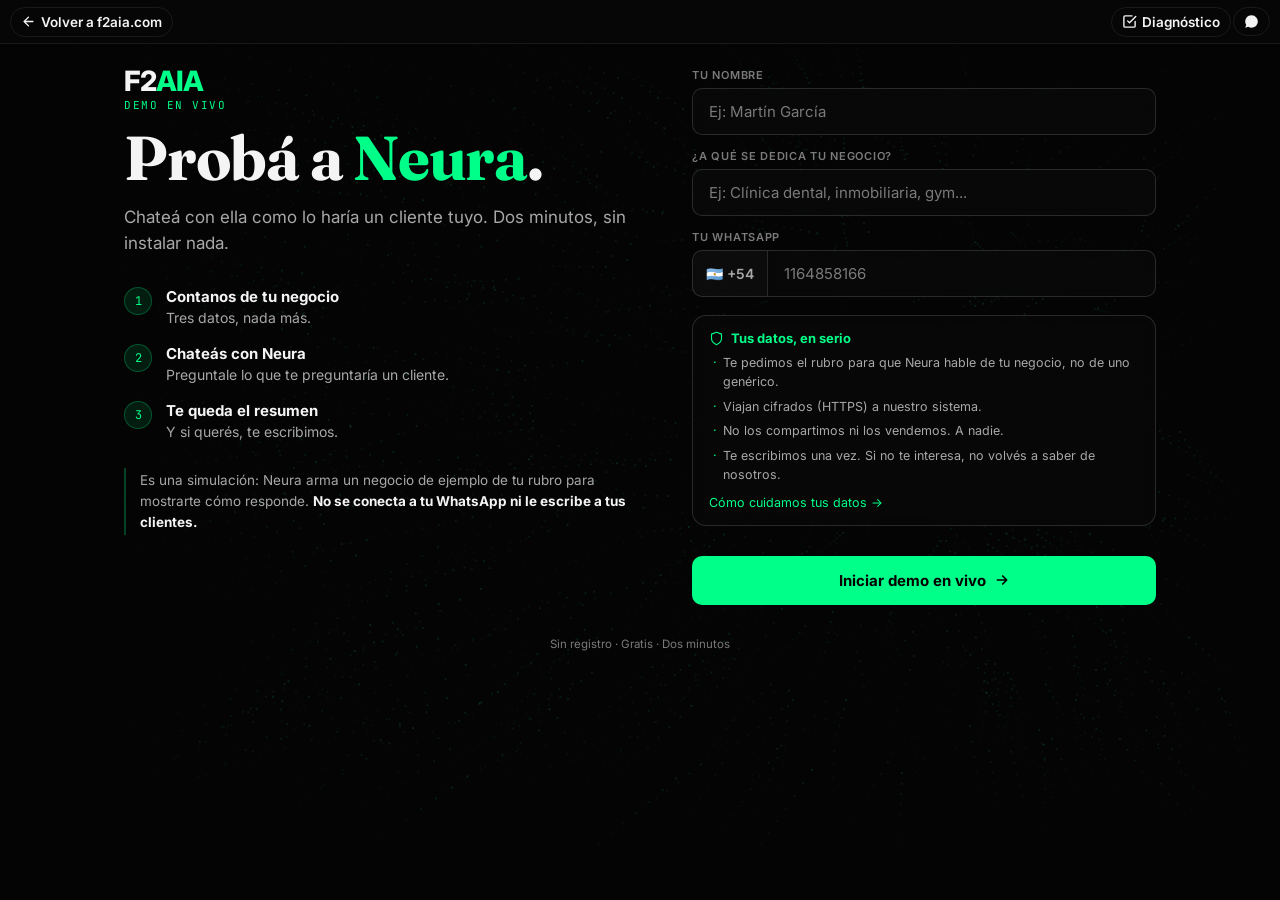
==== commit 03f20acb: "chore(demo): minors pass — version css, drop dead pulse keyframe, visible textarea focus, light-pale" ====
--- a/demo/index.html
+++ b/demo/index.html
@@ -13,7 +13,7 @@
   <link rel="preconnect" href="https://fonts.googleapis.com">
   <link rel="preconnect" href="https://fonts.gstatic.com" crossorigin>
   <link href="https://fonts.googleapis.com/css2?family=Fraunces:opsz,wght@9..144,600;9..144,700&family=Inter:wght@300;400;500;600;700;800&family=JetBrains+Mono:wght@400;500&display=swap" rel="stylesheet">
-  <link rel="stylesheet" href="/lib/f2aia-ui.css">
+  <link rel="stylesheet" href="/lib/f2aia-ui.css?v=20260724">
 
   <!-- Cloudflare Turnstile — verificación anti-bot (gratis, invisible) -->
   <script src="https://challenges.cloudflare.com/turnstile/v0/api.js" async defer></script>
@@ -94,10 +94,6 @@
       font-style: normal;
       color: var(--accent);
     }
-    @keyframes pulse {
-      0%, 100% { opacity: 1; transform: scale(1); }
-      50%       { opacity: 0.35; transform: scale(0.8); }
-    }
 
     .intro-grid {
       display: grid;
@@ -342,7 +338,6 @@
       transition: all 0.3s;
     }
     .header-counter.warning {
-      border-color: var(--accent-line);
       color: var(--accent);
       background: var(--accent-glow);
     }
@@ -483,7 +478,7 @@
     .limit-bar {
       display: none;
       background: rgba(0, 196, 106, 0.14);
-      border-top: 1px solid var(--accent-line);
+      border-top: 1px solid rgba(0, 196, 106, 0.30);
       padding: 9px 16px;
       font-size: 12.5px;
       color: var(--wa-text);
@@ -521,7 +516,7 @@
       overflow-y: auto;
     }
     .chat-textarea::placeholder { color: var(--wa-text-2); }
-    .chat-textarea:focus { border-color: var(--accent-line); }
+    .chat-textarea:focus { border-color: var(--wa-send); }
     .chat-textarea:disabled { opacity: 0.35; cursor: not-allowed; }
 
     .send-btn {
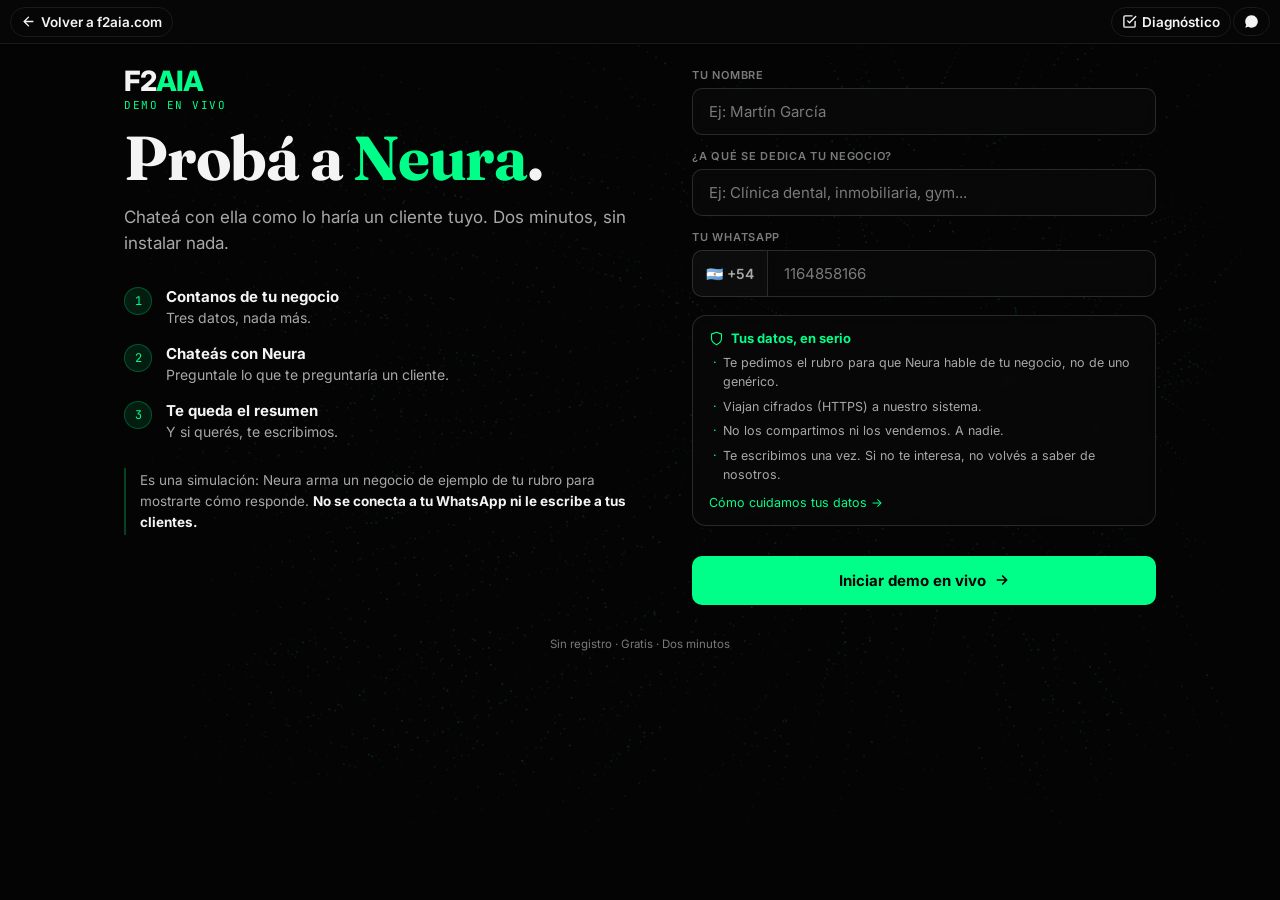
==== commit 28149e66: "fix(landing): drop 'autónomos' and '24/7' promise from boot-log, bump hero-bg.js cache version" ====
--- a/demo/index.html
+++ b/demo/index.html
@@ -1285,7 +1285,7 @@
   </script>
 
   <script defer src="/lib/cursor.js"></script>
-  <script src="/hero-bg.js?v=20260723a" defer></script>
+  <script src="/hero-bg.js?v=20260724a" defer></script>
 
 </body>
 </html>
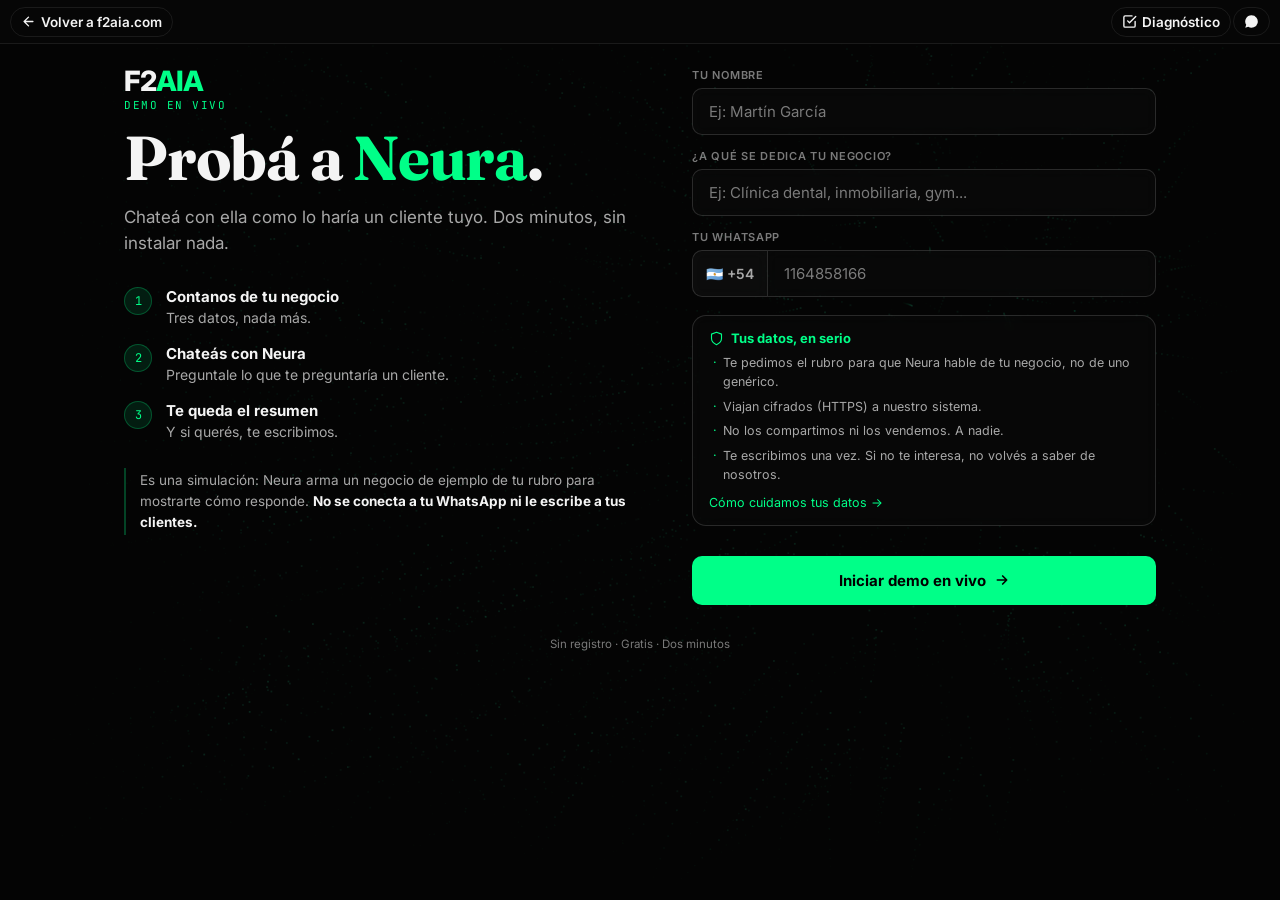
==== commit d314d24a: "Add site-wide OG image and wire it into all five pages - NEW og.png (1320x693, exact 1.91:1, 209 KB," ====
--- a/demo/index.html
+++ b/demo/index.html
@@ -10,6 +10,12 @@
   <meta property="og:description" content="Chateá con el sistema de IA de F2AIA como lo haría un cliente tuyo. Demo real, 2 minutos.">
   <meta property="og:type" content="website">
   <meta property="og:url" content="https://f2aia.com/demo/">
+  <meta property="og:image" content="https://f2aia.com/og.png">
+  <meta property="og:image:width" content="1320">
+  <meta property="og:image:height" content="693">
+  <meta property="og:image:alt" content="F2AIA Lab — IA integrada. Lo repetitivo, resuelto.">
+  <meta name="twitter:card" content="summary_large_image">
+  <meta name="twitter:image" content="https://f2aia.com/og.png">
   <link rel="preconnect" href="https://fonts.googleapis.com">
   <link rel="preconnect" href="https://fonts.gstatic.com" crossorigin>
   <link href="https://fonts.googleapis.com/css2?family=Fraunces:opsz,wght@9..144,600;9..144,700&family=Inter:wght@300;400;500;600;700;800&family=JetBrains+Mono:wght@400;500&display=swap" rel="stylesheet">
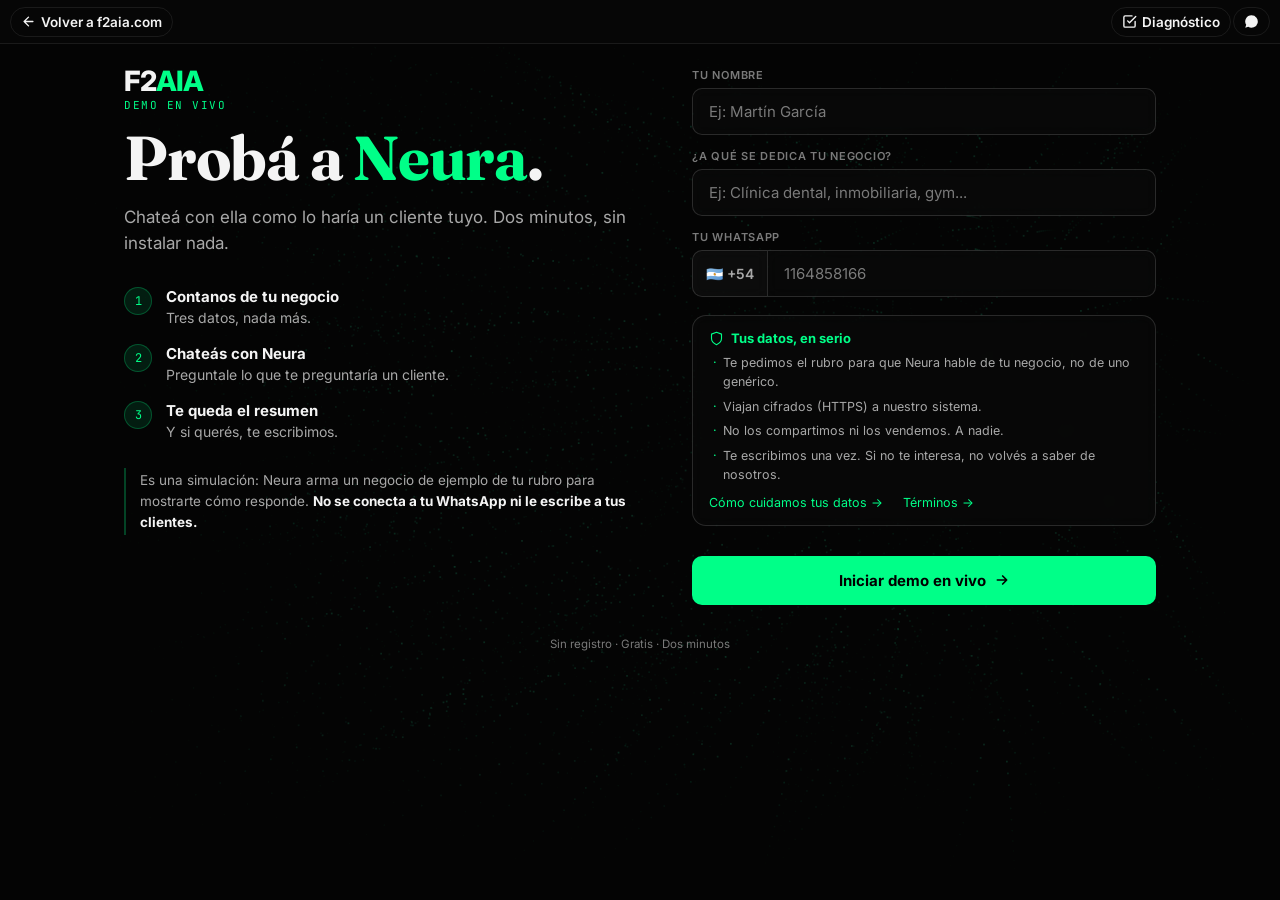
==== commit 55423b05: "Site hygiene: canonical consistency, legal links, robots/sitemap, gitignore - Landing declared itsel" ====
--- a/demo/index.html
+++ b/demo/index.html
@@ -6,6 +6,7 @@
   <meta name="description" content="Probá a Neura: chateá con el sistema de IA de F2AIA como lo haría un cliente tuyo. Demo real, 2 minutos.">
   <title>Probá a Neura — F2AIA Lab</title>
   <link rel="icon" href="/favicon.svg" type="image/svg+xml">
+  <link rel="canonical" href="https://f2aia.com/demo/">
   <meta property="og:title" content="Probá a Neura — F2AIA Lab">
   <meta property="og:description" content="Chateá con el sistema de IA de F2AIA como lo haría un cliente tuyo. Demo real, 2 minutos.">
   <meta property="og:type" content="website">
@@ -241,6 +242,7 @@
     .trust-note li::before { content: "·"; position: absolute; left: 4px; color: var(--accent); }
     .trust-note a { display: inline-block; margin-top: 10px; font-size: 12.5px; color: var(--accent); text-decoration: none; }
     .trust-note a:hover { text-decoration: underline; }
+    .trust-note a + a { margin-left: 16px; }
 
     .btn-start {
       width: 100%;
@@ -825,6 +827,7 @@
           <li>Te escribimos una vez. Si no te interesa, no volvés a saber de nosotros.</li>
         </ul>
         <a href="/privacidad/">Cómo cuidamos tus datos →</a>
+        <a href="/terminos/">Términos →</a>
       </div>
 
       <!-- Cloudflare Turnstile — portero anti-bot (gratis, casi siempre invisible) -->
